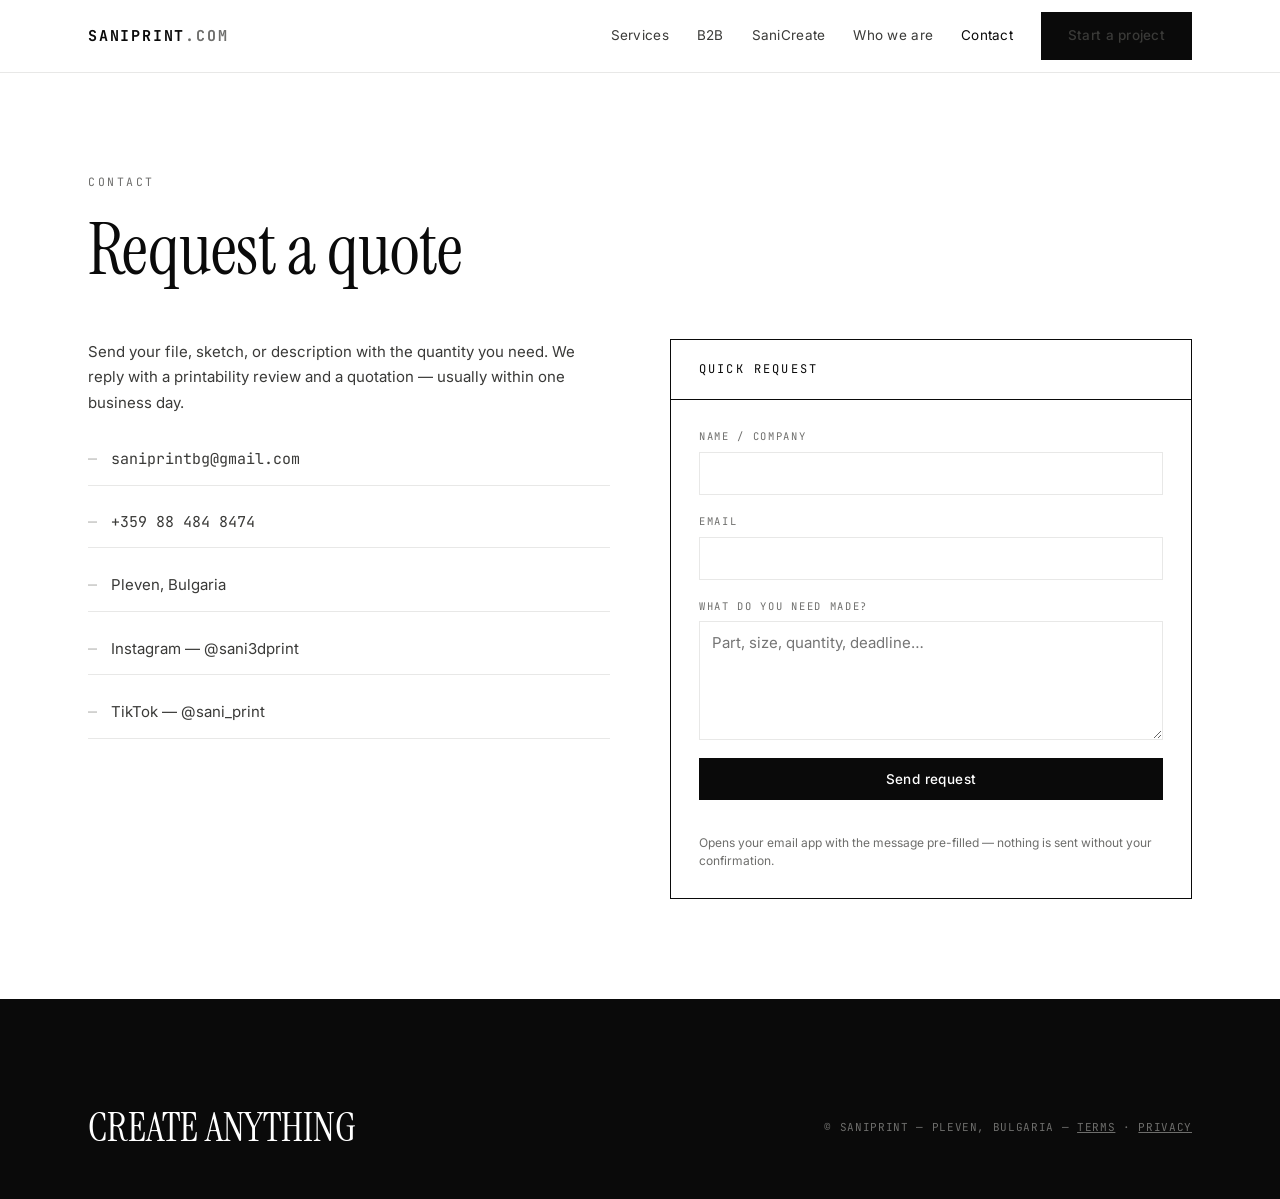
==== contact.html @ cedda4fe "Add SaniCreate, Who we are, Contact, Terms, Privacy, CNAME, README" ====
<!DOCTYPE html>
<html lang="en">
<head>
<meta charset="UTF-8">
<meta name="viewport" content="width=device-width, initial-scale=1.0">
<title>Contact — SaniPrint</title>
<meta name="description" content="Contact SaniPrint — 3D print manufacturing in Pleven, Bulgaria. Request a quote by email or phone.">
<link rel="preconnect" href="https://fonts.googleapis.com">
<link rel="preconnect" href="https://fonts.gstatic.com" crossorigin>
<link href="https://fonts.googleapis.com/css2?family=Instrument+Serif:ital@0;1&family=Inter:wght@400;500;600&family=JetBrains+Mono:wght@400;700&display=swap" rel="stylesheet">
<link rel="stylesheet" href="styles.css">
</head>
<body>
<header class="site-header scrolled">
  <div class="wrap header-inner">
    <a class="logo" href="index.html">SANIPRINT<span>.COM</span></a>
    <button class="nav-toggle" id="navToggle" aria-expanded="false" aria-controls="mainNav">MENU</button>
    <nav class="main-nav" id="mainNav" aria-label="Main navigation">
      <a href="index.html#services">Services</a>
      <a href="index.html#b2b">B2B</a>
      <a href="sanicreate.html">SaniCreate</a>
      <a href="who-we-are.html">Who we are</a>
      <a href="contact.html" aria-current="page">Contact</a>
      <a class="btn" href="index.html#simulator">Start a project</a>
    </nav>
  </div>
</header>

<main class="wrap">
  <div class="page-hero">
    <div class="section-label">Contact</div>
    <h1 style="font-size:clamp(40px,6vw,72px)">Request a quote</h1>
  </div>

  <div class="b2b-cols" style="padding-bottom:100px;margin-top:0">
    <div class="prose">
      <p>Send your file, sketch, or description with the quantity you need. We reply with a printability review and a quotation — usually within one business day.</p>
      <ul class="plain" style="list-style:none;padding:0">
        <li><a href="mailto:saniprintbg@gmail.com" style="text-decoration:none;font-family:var(--mono)">saniprintbg@gmail.com</a></li>
        <li><a href="tel:+359884848474" style="text-decoration:none;font-family:var(--mono)">+359 88 484 8474</a></li>
        <li>Pleven, Bulgaria</li>
        <li><a href="https://instagram.com/sani3dprint" target="_blank" rel="noopener" style="text-decoration:none">Instagram — @sani3dprint</a></li>
        <li><a href="https://tiktok.com/@sani_print" target="_blank" rel="noopener" style="text-decoration:none">TikTok — @sani_print</a></li>
      </ul>
    </div>
    <div>
      <div class="sim">
        <div class="sim-head"><span class="t">Quick request</span></div>
        <div style="padding:28px;display:grid;gap:18px" id="quickForm">
          <div class="field"><label for="qName">Name / company</label><input id="qName" type="text" autocomplete="name"></div>
          <div class="field"><label for="qEmail">Email</label><input id="qEmail" type="email" autocomplete="email"></div>
          <div class="field"><label for="qMsg">What do you need made?</label><textarea id="qMsg" rows="5" placeholder="Part, size, quantity, deadline…"></textarea></div>
          <button class="btn" id="qSend" type="button">Send request</button>
          <p class="sim-note" id="qNote">Opens your email app with the message pre-filled — nothing is sent without your confirmation.</p>
        </div>
      </div>
    </div>
  </div>
</main>

<footer>
  <div class="wrap foot-bottom" style="margin-top:0;border-top:none">
    <span class="foot-slogan">CREATE ANYTHING</span>
    <span class="foot-copy">© SANIPRINT — PLEVEN, BULGARIA — <a href="terms.html" style="color:inherit">TERMS</a> · <a href="privacy.html" style="color:inherit">PRIVACY</a></span>
  </div>
</footer>
<script>
var nt=document.getElementById('navToggle'),nv=document.getElementById('mainNav');
nt.addEventListener('click',function(){nt.setAttribute('aria-expanded',nv.classList.toggle('open'))});
document.getElementById('qSend').addEventListener('click',function(){
  var n=document.getElementById('qName').value.trim(),
      e=document.getElementById('qEmail').value.trim(),
      m=document.getElementById('qMsg').value.trim(),
      note=document.getElementById('qNote');
  if(!m){note.textContent='Tell us what you need made — one sentence is enough.';return;}
  var body=encodeURIComponent('Name/company: '+n+'\nReply to: '+e+'\n\n'+m);
  location.href='mailto:saniprintbg@gmail.com?subject='+encodeURIComponent('Quote request — saniprint.com')+'&body='+body;
});
</script>
</body>
</html>
---- styles.css ----
/* SaniPrint — monochrome industrial design system
   Palette: pure white, pure black, neutral greys only. */

:root{
  --white:#ffffff;
  --black:#0a0a0a;
  --g1:#f6f6f5;
  --g2:#e8e8e7;
  --g3:#b9b9b7;
  --g4:#6e6e6c;
  --g5:#3a3a38;
  --serif:'Instrument Serif',Georgia,serif;
  --sans:'Inter',-apple-system,BlinkMacSystemFont,sans-serif;
  --mono:'JetBrains Mono','SF Mono',monospace;
  --max:1200px;
  --pad:clamp(20px,4vw,48px);
}

*{margin:0;padding:0;box-sizing:border-box}
html{scroll-behavior:smooth}
@media (prefers-reduced-motion:reduce){
  html{scroll-behavior:auto}
  *,*::before,*::after{animation-duration:.01ms!important;animation-iteration-count:1!important;transition-duration:.01ms!important}
}
body{
  font-family:var(--sans);
  background:var(--white);
  color:var(--black);
  font-size:16px;
  line-height:1.6;
  -webkit-font-smoothing:antialiased;
}
::selection{background:var(--black);color:var(--white)}

a{color:inherit}
img,svg{display:block;max-width:100%}
button{font-family:inherit;cursor:pointer}
input,select,textarea{font-family:inherit;font-size:15px}

/* focus */
a:focus-visible,button:focus-visible,input:focus-visible,select:focus-visible,textarea:focus-visible,[tabindex]:focus-visible{
  outline:2px solid var(--black);outline-offset:3px;
}
.on-dark a:focus-visible,.on-dark button:focus-visible{outline-color:var(--white)}

.wrap{max-width:var(--max);margin:0 auto;padding-left:var(--pad);padding-right:var(--pad)}

/* ---------- header ---------- */
.site-header{
  position:sticky;top:0;z-index:100;
  background:rgba(255,255,255,.92);
  backdrop-filter:blur(8px);
  border-bottom:1px solid transparent;
  transition:border-color .3s,padding .3s;
}
.site-header.scrolled{border-bottom-color:var(--g2)}
.header-inner{
  display:flex;align-items:center;justify-content:space-between;
  padding-top:18px;padding-bottom:18px;
  transition:padding .3s;
}
.site-header.scrolled .header-inner{padding-top:12px;padding-bottom:12px}
.logo{
  font-family:var(--mono);font-weight:700;font-size:15px;
  letter-spacing:.12em;text-decoration:none;
}
.logo span{color:var(--g4)}
.main-nav{display:flex;gap:28px;align-items:center}
.main-nav a{
  font-size:13.5px;text-decoration:none;color:var(--g5);
  letter-spacing:.02em;transition:color .2s;
}
.main-nav a:hover,.main-nav a[aria-current]{color:var(--black)}
.btn{
  display:inline-block;
  font-size:13.5px;font-weight:500;letter-spacing:.03em;
  text-decoration:none;text-align:center;
  padding:12px 26px;border:1px solid var(--black);
  background:var(--black);color:var(--white);
  transition:background .2s,color .2s;
}
.btn:hover{background:var(--white);color:var(--black)}
.btn.ghost{background:transparent;color:var(--black)}
.btn.ghost:hover{background:var(--black);color:var(--white)}
.btn.on-white-ghost{background:transparent;color:var(--white);border-color:var(--white)}
.btn.on-white-ghost:hover{background:var(--white);color:var(--black)}
.btn.big{font-size:15px;padding:18px 40px}

.nav-toggle{display:none;background:none;border:1px solid var(--g2);padding:8px 12px;font-family:var(--mono);font-size:12px}
@media(max-width:820px){
  .main-nav{
    display:none;position:absolute;top:100%;left:0;right:0;
    background:var(--white);border-bottom:1px solid var(--g2);
    flex-direction:column;align-items:flex-start;gap:0;padding:8px var(--pad) 16px;
  }
  .main-nav.open{display:flex}
  .main-nav a{padding:10px 0;font-size:15px;width:100%}
  .main-nav .btn{margin-top:8px;width:100%}
  .nav-toggle{display:block}
}

/* ---------- sections ---------- */
section{padding:clamp(72px,10vw,130px) 0}
.section-label{
  font-family:var(--mono);font-size:11.5px;letter-spacing:.22em;
  text-transform:uppercase;color:var(--g4);margin-bottom:20px;
}
.on-dark .section-label{color:var(--g3)}
h1,h2,h3{font-weight:400;line-height:1.08}
h1{font-family:var(--serif);font-size:clamp(52px,9vw,110px);letter-spacing:-.01em}
h2{font-family:var(--serif);font-size:clamp(34px,5vw,56px);margin-bottom:24px}
h3{font-family:var(--sans);font-weight:600;font-size:17px;letter-spacing:-.01em}
.lede{font-size:clamp(16px,2vw,19px);color:var(--g5);max-width:560px;line-height:1.65}
.on-dark{background:var(--black);color:var(--white)}
.on-dark .lede{color:var(--g3)}
.on-grey{background:var(--g1)}

/* reveal on scroll */
.reveal{opacity:0;transform:translateY(24px);transition:opacity .7s ease,transform .7s ease}
.reveal.in{opacity:1;transform:none}
@media (prefers-reduced-motion:reduce){.reveal{opacity:1;transform:none}}

/* ---------- hero ---------- */
.hero{min-height:calc(100vh - 70px);display:flex;align-items:center;padding:60px 0}
.hero-grid{display:grid;grid-template-columns:1.15fr .85fr;gap:60px;align-items:center}
@media(max-width:900px){.hero-grid{grid-template-columns:1fr;gap:40px}}
.hero h1{margin:18px 0 26px}
.typeline{
  font-family:var(--mono);font-size:clamp(14px,1.8vw,17px);
  color:var(--g5);min-height:1.6em;margin-bottom:34px;
}
.typeline .cursor{display:inline-block;width:9px;height:1.1em;background:var(--black);vertical-align:text-bottom;animation:blink 1s steps(1) infinite}
@keyframes blink{50%{opacity:0}}
.hero-ctas{display:flex;gap:14px;flex-wrap:wrap}
.hero-visual{position:relative}
.hero-visual svg{width:100%;height:auto}
.layer-path{opacity:0}
.hero-meta{
  font-family:var(--mono);font-size:11px;color:var(--g4);
  display:flex;justify-content:space-between;margin-top:14px;
  border-top:1px solid var(--g2);padding-top:10px;letter-spacing:.08em;
}

/* ---------- services ---------- */
.svc-grid{
  display:grid;grid-template-columns:repeat(3,1fr);
  border-top:1px solid var(--g2);border-left:1px solid var(--g2);
}
@media(max-width:900px){.svc-grid{grid-template-columns:repeat(2,1fr)}}
@media(max-width:560px){.svc-grid{grid-template-columns:1fr}}
.svc{
  border-right:1px solid var(--g2);border-bottom:1px solid var(--g2);
  padding:34px 28px;transition:background .25s;
}
.svc:hover{background:var(--g1)}
.svc .num{font-family:var(--mono);font-size:11px;color:var(--g4);letter-spacing:.15em}
.svc h3{margin:14px 0 10px}
.svc p{font-size:14px;color:var(--g4);line-height:1.6}

/* ---------- how it works ---------- */
.steps{border-left:1px solid var(--g5);margin-top:50px}
.step{
  position:relative;padding:0 0 44px 40px;
}
.step:last-child{padding-bottom:0}
.step::before{
  content:'';position:absolute;left:-5px;top:8px;
  width:9px;height:9px;background:var(--black);border:2px solid var(--white);
}
.on-dark .step::before{background:var(--white);border-color:var(--black)}
.step .num{font-family:var(--mono);font-size:11px;letter-spacing:.2em;color:var(--g3)}
.step h3{margin:6px 0 6px;font-size:18px}
.step p{font-size:14.5px;color:var(--g3);max-width:520px}

/* ---------- b2b ---------- */
.b2b-cols{display:grid;grid-template-columns:1fr 1fr;gap:60px;margin-top:40px}
@media(max-width:800px){.b2b-cols{grid-template-columns:1fr}}
.tag-list{display:flex;flex-wrap:wrap;gap:10px;margin-top:20px}
.tag{
  font-family:var(--mono);font-size:12px;letter-spacing:.04em;
  border:1px solid var(--g2);padding:8px 14px;color:var(--g5);
}
ul.plain{list-style:none;margin-top:20px}
ul.plain li{
  padding:12px 0;border-bottom:1px solid var(--g2);
  font-size:15px;display:flex;gap:14px;align-items:baseline;
}
ul.plain li::before{content:'—';color:var(--g3);font-family:var(--mono)}

/* ---------- simulator ---------- */
.sim{border:1px solid var(--black);background:var(--white)}
.sim-head{
  padding:20px 28px;border-bottom:1px solid var(--black);
  display:flex;justify-content:space-between;align-items:center;flex-wrap:wrap;gap:8px;
}
.sim-head .t{font-family:var(--mono);font-size:12px;letter-spacing:.18em;text-transform:uppercase}
.sim-head .est{font-family:var(--mono);font-size:11px;color:var(--g4)}
.sim-body{display:grid;grid-template-columns:1.2fr .8fr}
@media(max-width:860px){.sim-body{grid-template-columns:1fr}}
.sim-form{padding:28px;border-right:1px solid var(--g2);display:grid;grid-template-columns:1fr 1fr;gap:20px}
@media(max-width:860px){.sim-form{border-right:none;border-bottom:1px solid var(--g2)}}
@media(max-width:560px){.sim-form{grid-template-columns:1fr}}
.field{display:flex;flex-direction:column;gap:7px}
.field.full{grid-column:1/-1}
.field label{font-family:var(--mono);font-size:10.5px;letter-spacing:.16em;text-transform:uppercase;color:var(--g4)}
.field input,.field select,.field textarea{
  border:1px solid var(--g2);padding:11px 12px;background:var(--white);
  transition:border-color .2s;border-radius:0;-webkit-appearance:none;appearance:none;
}
.field select{background-image:url("data:image/svg+xml,%3Csvg xmlns='http://www.w3.org/2000/svg' width='10' height='6'%3E%3Cpath d='M0 0l5 6 5-6z' fill='%230a0a0a'/%3E%3C/svg%3E");background-repeat:no-repeat;background-position:right 12px center}
.field input:focus,.field select:focus,.field textarea:focus{border-color:var(--black);outline:none}
.dims{display:grid;grid-template-columns:1fr 1fr 1fr;gap:8px}
.sim-out{padding:28px;background:var(--g1)}
.out-row{
  display:flex;justify-content:space-between;align-items:baseline;
  padding:11px 0;border-bottom:1px solid var(--g2);font-size:14px;
}
.out-row .k{color:var(--g4)}
.out-row .v{font-family:var(--mono);font-size:14px}
.out-row.total .v{font-size:20px;font-weight:700}
.sim-note{font-size:12px;color:var(--g4);margin-top:16px;line-height:1.5}
.sim-actions{display:flex;gap:10px;flex-wrap:wrap;margin-top:22px}
.sim-actions .btn{flex:1;min-width:150px;padding:13px 10px;font-size:12.5px}

/* file drop */
.drop{
  border:1px dashed var(--g3);padding:22px;text-align:center;
  font-size:13px;color:var(--g4);cursor:pointer;transition:border-color .2s,background .2s;
}
.drop:hover,.drop.over{border-color:var(--black);background:var(--g1)}
.drop input{display:none}
.drop .file-name{font-family:var(--mono);color:var(--black);font-size:12px;margin-top:6px}

/* ---------- big cta ---------- */
.big-cta{text-align:center}
.big-cta h2{font-size:clamp(38px,6.5vw,76px)}
.big-cta .btn{margin-top:34px}

/* ---------- sanicreate teaser ---------- */
.sc-teaser{display:grid;grid-template-columns:1fr 1fr;gap:60px;align-items:center}
@media(max-width:860px){.sc-teaser{grid-template-columns:1fr}}
.chat-demo{border:1px solid var(--g5);padding:26px;display:flex;flex-direction:column;gap:14px;min-height:280px}
.msg{max-width:82%;padding:12px 16px;font-size:14px;line-height:1.5;opacity:0;transform:translateY(10px);transition:opacity .5s,transform .5s}
.msg.show{opacity:1;transform:none}
.msg.bot{border:1px solid var(--g5);color:var(--g2)}
.msg.user{align-self:flex-end;background:var(--white);color:var(--black)}

/* ---------- footer ---------- */
footer{background:var(--black);color:var(--white);padding:70px 0 40px}
.foot-grid{display:grid;grid-template-columns:2fr 1fr 1fr 1fr;gap:40px}
@media(max-width:800px){.foot-grid{grid-template-columns:1fr 1fr}}
@media(max-width:500px){.foot-grid{grid-template-columns:1fr}}
.foot-grid h4{font-family:var(--mono);font-size:11px;letter-spacing:.2em;text-transform:uppercase;color:var(--g4);margin-bottom:16px;font-weight:400}
.foot-grid a{display:block;font-size:14px;color:var(--g3);text-decoration:none;padding:5px 0;transition:color .2s}
.foot-grid a:hover{color:var(--white)}
.foot-brand p{font-size:13.5px;color:var(--g4);margin-top:12px;max-width:280px}
.foot-bottom{
  margin-top:60px;padding-top:26px;border-top:1px solid var(--g5);
  display:flex;justify-content:space-between;align-items:center;flex-wrap:wrap;gap:14px;
}
.foot-slogan{font-family:var(--serif);font-size:clamp(26px,4vw,40px)}
.foot-copy{font-family:var(--mono);font-size:11px;color:var(--g4);letter-spacing:.06em}

/* ---------- inner pages ---------- */
.page-hero{padding:clamp(60px,8vw,100px) 0 clamp(30px,4vw,50px)}
.prose{max-width:720px}
.prose h2{font-size:clamp(24px,3vw,32px);margin:44px 0 14px}
.prose h2:first-child{margin-top:0}
.prose p,.prose li{font-size:15px;color:var(--g5);line-height:1.7;margin-bottom:12px}
.prose ul{padding-left:20px}
.placeholder{
  font-family:var(--mono);font-size:12px;background:var(--g1);
  border:1px dashed var(--g3);padding:3px 8px;color:var(--g4);
}

/* ---------- sanicreate app ---------- */
.sc-app{display:grid;grid-template-columns:1fr 1fr;min-height:calc(100vh - 70px);border-top:1px solid var(--g2)}
@media(max-width:900px){.sc-app{grid-template-columns:1fr;min-height:0}}
.sc-chat{border-right:1px solid var(--g2);display:flex;flex-direction:column;max-height:calc(100vh - 70px)}
@media(max-width:900px){.sc-chat{border-right:none;border-bottom:1px solid var(--g2);max-height:none}}
.sc-log{flex:1;overflow-y:auto;padding:32px;display:flex;flex-direction:column;gap:16px}
.sc-msg{max-width:85%;padding:13px 17px;font-size:14.5px;line-height:1.55;opacity:0;transform:translateY(10px);animation:msgIn .45s forwards}
@keyframes msgIn{to{opacity:1;transform:none}}
.sc-msg.bot{border:1px solid var(--g2);background:var(--white)}
.sc-msg.user{align-self:flex-end;background:var(--black);color:var(--white)}
.sc-options{display:flex;flex-wrap:wrap;gap:8px;padding:0 32px 12px}
.sc-opt{
  border:1px solid var(--black);background:var(--white);padding:10px 18px;
  font-size:13.5px;transition:background .15s,color .15s;
}
.sc-opt:hover{background:var(--black);color:var(--white)}
.sc-inputbar{display:flex;gap:8px;padding:16px 32px;border-top:1px solid var(--g2)}
.sc-inputbar input{flex:1;border:1px solid var(--g2);padding:12px 14px}
.sc-inputbar input:focus{border-color:var(--black);outline:none}
.sc-preview{background:var(--g1);padding:36px;display:flex;flex-direction:column}
.sc-preview .viz{flex:1;display:flex;align-items:center;justify-content:center;min-height:280px}
.sc-preview svg{max-width:320px;width:100%}
.sc-specs{border-top:1px solid var(--g2);padding-top:18px}
.spec-row{display:flex;justify-content:space-between;font-size:13px;padding:7px 0;border-bottom:1px solid var(--g2)}
.spec-row .k{color:var(--g4)}
.spec-row .v{font-family:var(--mono)}
.spec-row.big .v{font-size:17px;font-weight:700}
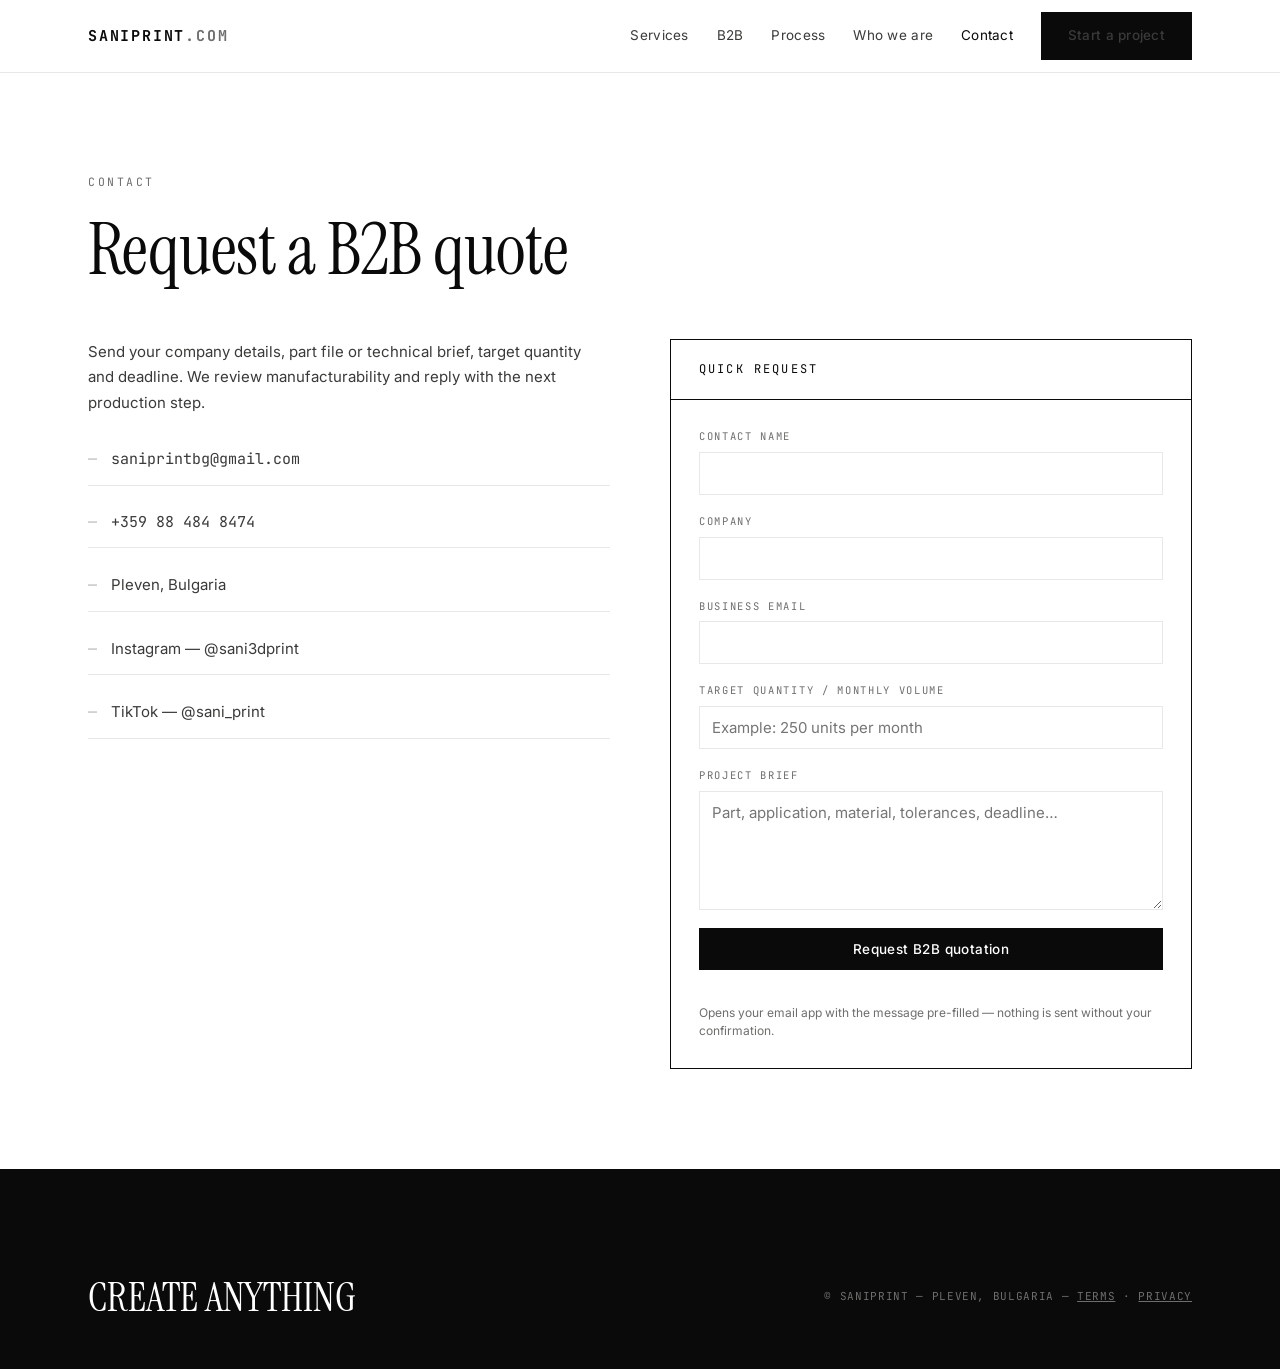
==== commit 87ea2020: "Refocus SaniPrint website on B2B manufacturing" ====
--- a/contact.html
+++ b/contact.html
@@ -3,8 +3,8 @@
 <head>
 <meta charset="UTF-8">
 <meta name="viewport" content="width=device-width, initial-scale=1.0">
-<title>Contact — SaniPrint</title>
-<meta name="description" content="Contact SaniPrint — 3D print manufacturing in Pleven, Bulgaria. Request a quote by email or phone.">
+<title>Request a B2B Quote — SaniPrint</title>
+<meta name="description" content="Request a B2B 3D printing quotation from SaniPrint in Pleven, Bulgaria. Share your company, part, quantity, technical requirements and deadline.">
 <link rel="preconnect" href="https://fonts.googleapis.com">
 <link rel="preconnect" href="https://fonts.gstatic.com" crossorigin>
 <link href="https://fonts.googleapis.com/css2?family=Instrument+Serif:ital@0;1&family=Inter:wght@400;500;600&family=JetBrains+Mono:wght@400;700&display=swap" rel="stylesheet">
@@ -18,7 +18,7 @@
     <nav class="main-nav" id="mainNav" aria-label="Main navigation">
       <a href="index.html#services">Services</a>
       <a href="index.html#b2b">B2B</a>
-      <a href="sanicreate.html">SaniCreate</a>
+      <a href="index.html#process">Process</a>
       <a href="who-we-are.html">Who we are</a>
       <a href="contact.html" aria-current="page">Contact</a>
       <a class="btn" href="index.html#simulator">Start a project</a>
@@ -29,12 +29,12 @@
 <main class="wrap">
   <div class="page-hero">
     <div class="section-label">Contact</div>
-    <h1 style="font-size:clamp(40px,6vw,72px)">Request a quote</h1>
+    <h1 style="font-size:clamp(40px,6vw,72px)">Request a B2B quote</h1>
   </div>
 
   <div class="b2b-cols" style="padding-bottom:100px;margin-top:0">
     <div class="prose">
-      <p>Send your file, sketch, or description with the quantity you need. We reply with a printability review and a quotation — usually within one business day.</p>
+      <p>Send your company details, part file or technical brief, target quantity and deadline. We review manufacturability and reply with the next production step.</p>
       <ul class="plain" style="list-style:none;padding:0">
         <li><a href="mailto:saniprintbg@gmail.com" style="text-decoration:none;font-family:var(--mono)">saniprintbg@gmail.com</a></li>
         <li><a href="tel:+359884848474" style="text-decoration:none;font-family:var(--mono)">+359 88 484 8474</a></li>
@@ -47,10 +47,12 @@
       <div class="sim">
         <div class="sim-head"><span class="t">Quick request</span></div>
         <div style="padding:28px;display:grid;gap:18px" id="quickForm">
-          <div class="field"><label for="qName">Name / company</label><input id="qName" type="text" autocomplete="name"></div>
-          <div class="field"><label for="qEmail">Email</label><input id="qEmail" type="email" autocomplete="email"></div>
-          <div class="field"><label for="qMsg">What do you need made?</label><textarea id="qMsg" rows="5" placeholder="Part, size, quantity, deadline…"></textarea></div>
-          <button class="btn" id="qSend" type="button">Send request</button>
+          <div class="field"><label for="qName">Contact name</label><input id="qName" type="text" autocomplete="name"></div>
+          <div class="field"><label for="qCompany">Company</label><input id="qCompany" type="text" autocomplete="organization"></div>
+          <div class="field"><label for="qEmail">Business email</label><input id="qEmail" type="email" autocomplete="email"></div>
+          <div class="field"><label for="qQty">Target quantity / monthly volume</label><input id="qQty" type="text" placeholder="Example: 250 units per month"></div>
+          <div class="field"><label for="qMsg">Project brief</label><textarea id="qMsg" rows="5" placeholder="Part, application, material, tolerances, deadline…"></textarea></div>
+          <button class="btn" id="qSend" type="button">Request B2B quotation</button>
           <p class="sim-note" id="qNote">Opens your email app with the message pre-filled — nothing is sent without your confirmation.</p>
         </div>
       </div>
@@ -69,12 +71,14 @@
 nt.addEventListener('click',function(){nt.setAttribute('aria-expanded',nv.classList.toggle('open'))});
 document.getElementById('qSend').addEventListener('click',function(){
   var n=document.getElementById('qName').value.trim(),
+      c=document.getElementById('qCompany').value.trim(),
       e=document.getElementById('qEmail').value.trim(),
+      q=document.getElementById('qQty').value.trim(),
       m=document.getElementById('qMsg').value.trim(),
       note=document.getElementById('qNote');
-  if(!m){note.textContent='Tell us what you need made — one sentence is enough.';return;}
-  var body=encodeURIComponent('Name/company: '+n+'\nReply to: '+e+'\n\n'+m);
-  location.href='mailto:saniprintbg@gmail.com?subject='+encodeURIComponent('Quote request — saniprint.com')+'&body='+body;
+  if(!c || !m){note.textContent='Add your company and a short project brief.';return;}
+  var body=encodeURIComponent('Contact: '+n+'\nCompany: '+c+'\nBusiness email: '+e+'\nTarget quantity / monthly volume: '+q+'\n\nProject brief:\n'+m);
+  location.href='mailto:saniprintbg@gmail.com?subject='+encodeURIComponent('B2B quotation request — '+c)+'&body='+body;
 });
 </script>
 </body>
